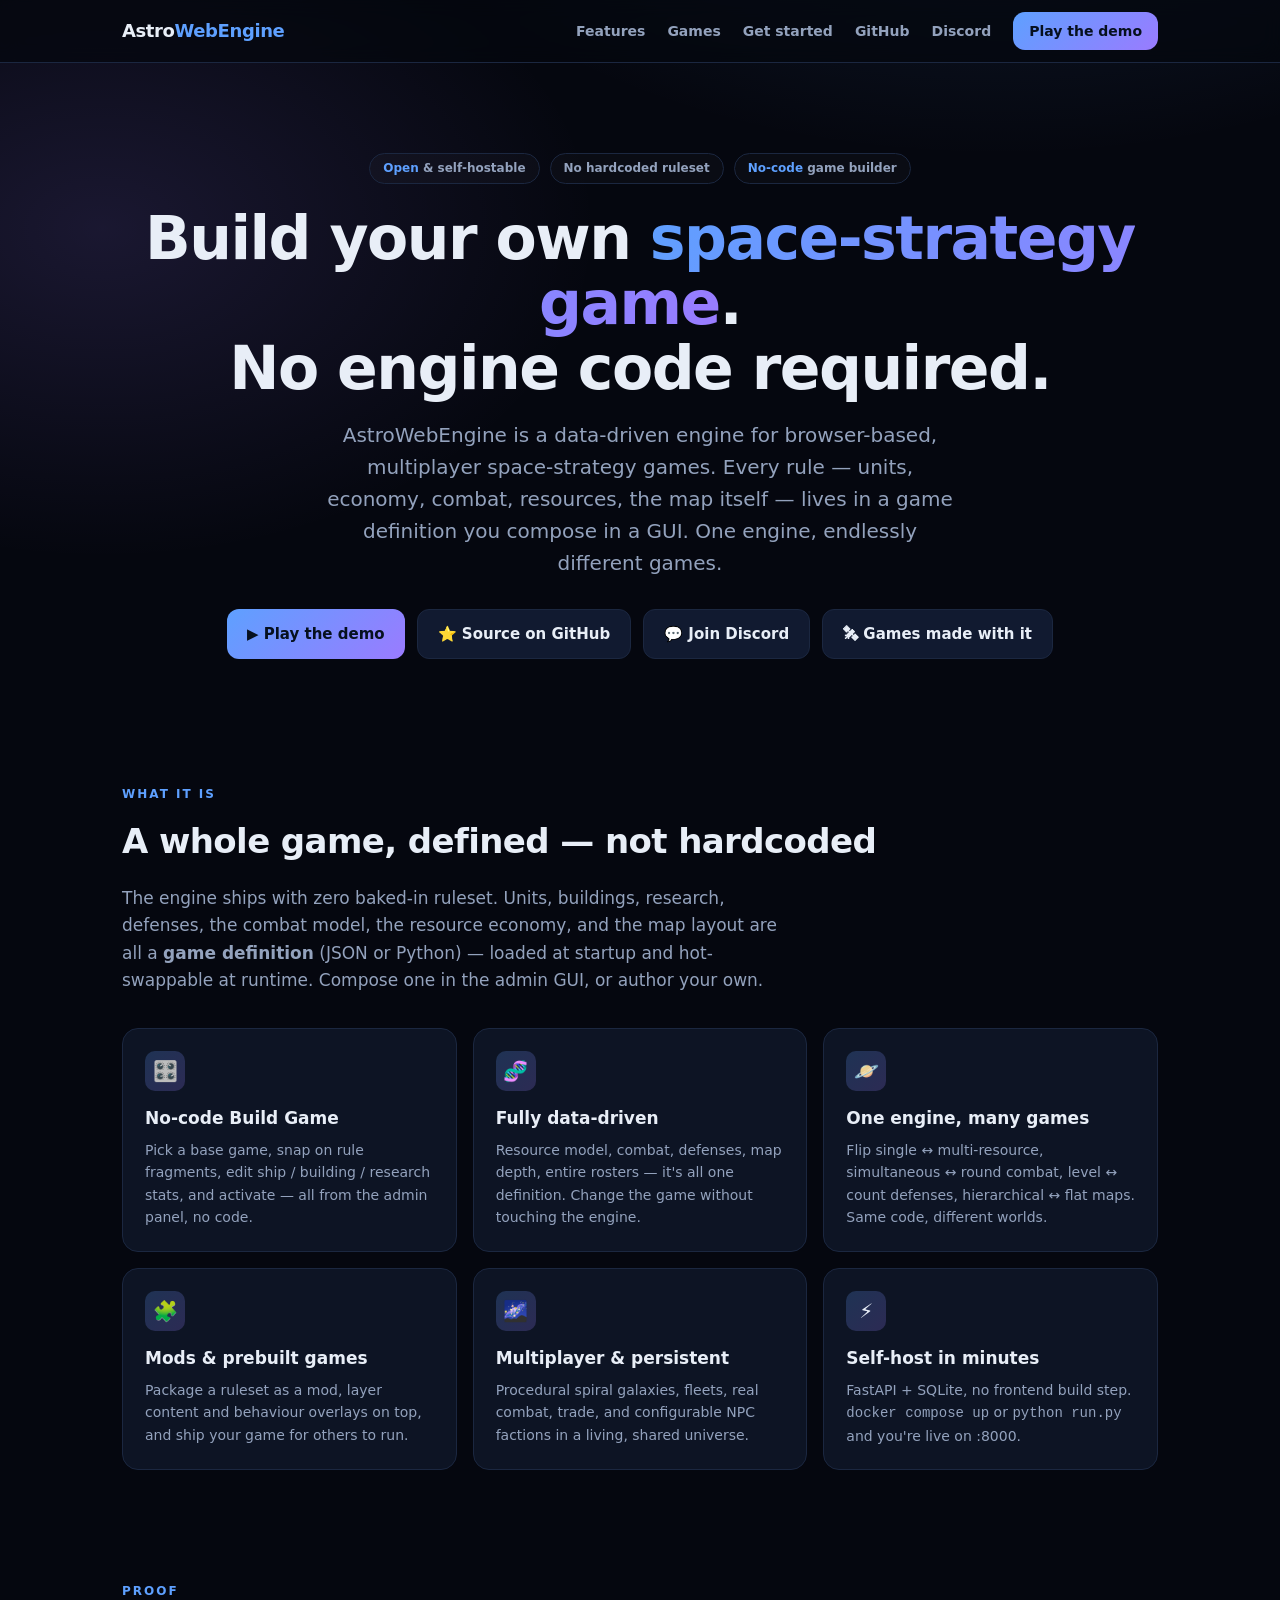
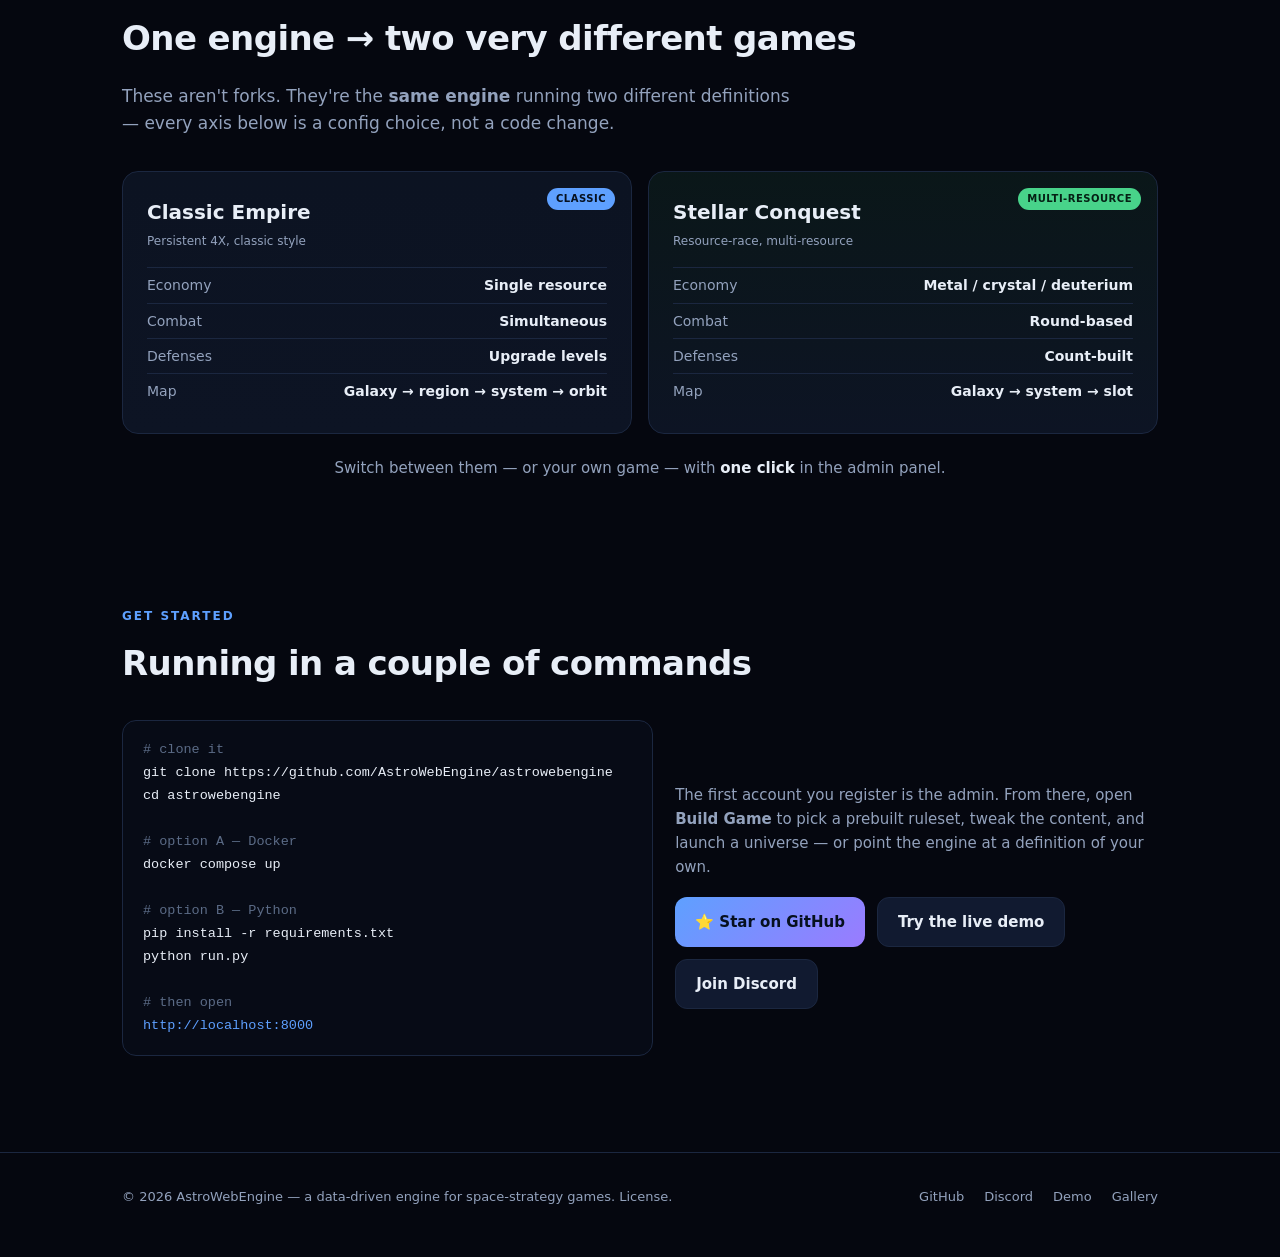
==== website/index.html @ 53c160b8 "AstroWebEngine — data-driven web engine for browser space-strategy games Data-driven, self-hostable " ====
<!DOCTYPE html>
<html lang="en">
<head>
<meta charset="utf-8" />
<meta name="viewport" content="width=device-width, initial-scale=1" />
<title>AstroWebEngine — an open engine for space-strategy games</title>
<meta name="description" content="A data-driven, self-hostable engine for browser-based, multiplayer space-strategy games. No hardcoded ruleset — build your own game from a definition, no code required." />
<style>
  :root{
    --bg:#05070f; --panel:#0d1424; --panel2:#111a30;
    --text:#e8eef7; --dim:#93a2bd; --accent:#5ea0ff; --accent2:#9a7bff;
    --green:#48d38a; --border:#1b2740; --radius:16px;
  }
  *{ box-sizing:border-box; }
  html{ scroll-behavior:smooth; }
  body{
    margin:0; color:var(--text); background:var(--bg);
    font-family: system-ui, -apple-system, "Segoe UI", Roboto, sans-serif; line-height:1.6;
    overflow-x:hidden;
    background-image:
      radial-gradient(1200px 700px at 78% -8%, rgba(94,160,255,.16), transparent 55%),
      radial-gradient(900px 600px at 8% 8%, rgba(154,123,255,.14), transparent 55%),
      radial-gradient(1000px 800px at 50% 120%, rgba(72,211,138,.08), transparent 55%);
  }
  a{ color:var(--accent); text-decoration:none; }
  .wrap{ max-width:1080px; margin:0 auto; padding:0 22px; }
  .btn{ display:inline-flex; align-items:center; gap:8px; font-weight:700; font-size:15px; padding:12px 20px; border-radius:12px; border:1px solid var(--border); color:var(--text); background:var(--panel2); transition:transform .12s, border-color .12s, background .12s; }
  .btn:hover{ transform:translateY(-2px); border-color:var(--accent); }
  .btn.primary{ background:linear-gradient(135deg, var(--accent), var(--accent2)); color:#06101f; border:none; }
  .btn.primary:hover{ filter:brightness(1.08); }

  /* nav */
  nav{ position:sticky; top:0; z-index:20; backdrop-filter:blur(10px); background:rgba(5,7,15,.72); border-bottom:1px solid var(--border); }
  nav .wrap{ display:flex; align-items:center; height:62px; gap:22px; }
  .logo{ font-weight:800; letter-spacing:-.4px; font-size:18px; }
  .logo span{ color:var(--accent); }
  nav .spacer{ flex:1; }
  nav .navlink{ color:var(--dim); font-size:14px; font-weight:600; }
  nav .navlink:hover{ color:var(--text); }
  @media(max-width:680px){ nav .navlink{ display:none; } }

  /* hero */
  header.hero{ text-align:center; padding:90px 0 70px; }
  .badges{ display:flex; gap:10px; justify-content:center; flex-wrap:wrap; margin-bottom:22px; }
  .pill{ font-size:12px; font-weight:600; color:var(--dim); border:1px solid var(--border); border-radius:30px; padding:5px 13px; background:rgba(255,255,255,.02); }
  .pill b{ color:var(--accent); font-weight:700; }
  h1{ font-size:clamp(34px,6vw,60px); line-height:1.08; letter-spacing:-1.5px; margin:0 0 18px; }
  h1 .grad{ background:linear-gradient(120deg,var(--accent),var(--accent2)); -webkit-background-clip:text; background-clip:text; color:transparent; }
  .sub{ font-size:clamp(16px,2.4vw,20px); color:var(--dim); max-width:640px; margin:0 auto 30px; }
  .cta{ display:flex; gap:12px; justify-content:center; flex-wrap:wrap; }

  section{ padding:56px 0; }
  .eyebrow{ text-transform:uppercase; letter-spacing:2px; font-size:12px; font-weight:700; color:var(--accent); margin-bottom:10px; }
  h2{ font-size:clamp(24px,4vw,34px); letter-spacing:-.6px; margin:0 0 14px; }
  .lead{ color:var(--dim); max-width:680px; font-size:17px; }

  .grid{ display:grid; grid-template-columns:repeat(auto-fit,minmax(280px,1fr)); gap:16px; margin-top:34px; }
  .feat{ background:var(--panel); border:1px solid var(--border); border-radius:var(--radius); padding:22px; }
  .feat .ic{ width:40px; height:40px; border-radius:10px; display:flex; align-items:center; justify-content:center; font-size:20px; background:linear-gradient(135deg, rgba(94,160,255,.22), rgba(154,123,255,.22)); margin-bottom:14px; }
  .feat h3{ margin:0 0 7px; font-size:17px; }
  .feat p{ margin:0; color:var(--dim); font-size:14px; }

  /* showcase */
  .clones{ display:grid; grid-template-columns:1fr 1fr; gap:16px; margin-top:34px; }
  @media(max-width:680px){ .clones{ grid-template-columns:1fr; } }
  .clone{ border:1px solid var(--border); border-radius:var(--radius); padding:24px; background:var(--panel); position:relative; overflow:hidden; }
  .clone.a{ background:linear-gradient(180deg, rgba(94,160,255,.08), var(--panel)); }
  .clone.b{ background:linear-gradient(180deg, rgba(72,211,138,.08), var(--panel)); }
  .clone h3{ margin:0 0 4px; font-size:20px; }
  .clone .kind{ font-size:12px; color:var(--dim); margin-bottom:16px; }
  .clone ul{ margin:0; padding:0; list-style:none; }
  .clone li{ padding:6px 0; border-top:1px solid var(--border); font-size:14px; color:var(--dim); display:flex; justify-content:space-between; gap:12px; }
  .clone li b{ color:var(--text); font-weight:600; }
  .clone .tag{ position:absolute; top:16px; right:16px; font-size:10px; font-weight:700; text-transform:uppercase; letter-spacing:.5px; padding:3px 9px; border-radius:20px; }
  .clone.a .tag{ background:var(--accent); color:#06101f; }
  .clone.b .tag{ background:var(--green); color:#052014; }
  .same{ text-align:center; margin-top:22px; color:var(--dim); font-size:15px; }
  .same b{ color:var(--text); }

  /* code */
  .startgrid{ display:grid; grid-template-columns:1.1fr 1fr; gap:22px; align-items:center; margin-top:30px; }
  @media(max-width:680px){ .startgrid{ grid-template-columns:1fr; } }
  pre{ background:#070b16; border:1px solid var(--border); border-radius:14px; padding:18px 20px; overflow:auto; font-size:13.5px; line-height:1.7; margin:0; }
  pre .c{ color:#5b6b86; }
  pre .k{ color:var(--accent); }

  footer{ border-top:1px solid var(--border); margin-top:40px; padding:34px 0 50px; color:var(--dim); font-size:13px; }
  footer .cols{ display:flex; flex-wrap:wrap; gap:26px; justify-content:space-between; align-items:center; }
  footer a{ color:var(--dim); } footer a:hover{ color:var(--text); }

  @media(max-width:680px){
    .wrap{ padding:0 16px; }
    nav .wrap{ min-height:56px; height:auto; gap:12px; }
    .logo{ flex:1; min-width:0; font-size:16px; }
    nav .btn.primary{ padding:8px 12px !important; font-size:13px !important; min-height:40px; border-radius:10px; }
    header.hero{ padding:48px 0 40px; text-align:left; }
    .badges{ justify-content:flex-start; flex-wrap:nowrap; overflow-x:auto; scrollbar-width:none; margin-bottom:18px; padding-bottom:2px; }
    .badges::-webkit-scrollbar{ display:none; }
    .pill{ flex:0 0 auto; }
    h1{ font-size:34px; letter-spacing:0; line-height:1.12; }
    h1 br{ display:none; }
    .sub{ font-size:16px; margin:0 0 24px; max-width:none; }
    .cta{ display:grid; grid-template-columns:1fr; gap:10px; width:100%; }
    .cta .btn{ justify-content:center; width:100%; min-height:44px; border-radius:10px; }
    section{ padding:38px 0; }
    h2{ font-size:26px; letter-spacing:0; }
    .lead{ font-size:15px; max-width:none; }
    .grid{ grid-template-columns:1fr; gap:12px; margin-top:22px; }
    .feat,.clone{ padding:18px; border-radius:12px; }
    .clone .tag{ position:static; display:inline-flex; margin-bottom:10px; }
    .clone li{ display:block; }
    .clone li b{ display:block; margin-top:2px; }
    .startgrid{ gap:16px; margin-top:20px; }
    pre{ max-width:100%; padding:14px; border-radius:10px; font-size:12px; line-height:1.55; }
    footer{ margin-top:20px; padding:26px 0 80px; }
    footer .cols{ align-items:flex-start; gap:16px; }
    footer .cols > div:last-child{ width:100%; display:flex !important; flex-wrap:wrap; gap:14px !important; }
  }

  @media(max-width:380px){
    .wrap{ padding:0 14px; }
    h1{ font-size:30px; }
    nav .btn.primary{ max-width:142px; }
  }
</style>
</head>
<body>
<nav><div class="wrap">
  <div class="logo">Astro<span>WebEngine</span></div>
  <div class="spacer"></div>
  <a class="navlink" href="#features">Features</a>
  <a class="navlink" href="#games">Games</a>
  <a class="navlink" href="#start">Get started</a>
  <a class="navlink" data-link="github" href="#">GitHub</a>
  <a class="navlink" data-link="discord" href="#">Discord</a>
  <a class="btn primary" data-link="demo" href="#" style="padding:8px 16px;font-size:14px;">Play the demo</a>
</div></nav>

<header class="hero"><div class="wrap">
  <div class="badges">
    <span class="pill"><b>Open</b> &amp; self-hostable</span>
    <span class="pill">No hardcoded ruleset</span>
    <span class="pill"><b>No-code</b> game builder</span>
  </div>
  <h1>Build your own <span class="grad">space-strategy game</span>.<br>No engine code required.</h1>
  <p class="sub">AstroWebEngine is a data-driven engine for browser-based, multiplayer space-strategy games. Every rule — units, economy, combat, resources, the map itself — lives in a game definition you compose in a GUI. One engine, endlessly different games.</p>
  <div class="cta">
    <a class="btn primary" data-link="demo" href="#">▶ Play the demo</a>
    <a class="btn" data-link="github" href="#">⭐ Source on GitHub</a>
    <a class="btn" data-link="discord" href="#">💬 Join Discord</a>
    <a class="btn" data-link="gallery" href="#">🛰 Games made with it</a>
  </div>
</div></header>

<section id="features"><div class="wrap">
  <div class="eyebrow">What it is</div>
  <h2>A whole game, defined — not hardcoded</h2>
  <p class="lead">The engine ships with zero baked-in ruleset. Units, buildings, research, defenses, the combat model, the resource economy, and the map layout are all a <b>game definition</b> (JSON or Python) — loaded at startup and hot-swappable at runtime. Compose one in the admin GUI, or author your own.</p>
  <div class="grid">
    <div class="feat"><div class="ic">🎛️</div><h3>No-code Build Game</h3><p>Pick a base game, snap on rule fragments, edit ship / building / research stats, and activate — all from the admin panel, no code.</p></div>
    <div class="feat"><div class="ic">🧬</div><h3>Fully data-driven</h3><p>Resource model, combat, defenses, map depth, entire rosters — it's all one definition. Change the game without touching the engine.</p></div>
    <div class="feat"><div class="ic">🪐</div><h3>One engine, many games</h3><p>Flip single ↔ multi-resource, simultaneous ↔ round combat, level ↔ count defenses, hierarchical ↔ flat maps. Same code, different worlds.</p></div>
    <div class="feat"><div class="ic">🧩</div><h3>Mods &amp; prebuilt games</h3><p>Package a ruleset as a mod, layer content and behaviour overlays on top, and ship your game for others to run.</p></div>
    <div class="feat"><div class="ic">🌌</div><h3>Multiplayer &amp; persistent</h3><p>Procedural spiral galaxies, fleets, real combat, trade, and configurable NPC factions in a living, shared universe.</p></div>
    <div class="feat"><div class="ic">⚡</div><h3>Self-host in minutes</h3><p>FastAPI + SQLite, no frontend build step. <code>docker compose up</code> or <code>python run.py</code> and you're live on :8000.</p></div>
  </div>
</div></section>

<section id="games"><div class="wrap">
  <div class="eyebrow">Proof</div>
  <h2>One engine → two very different games</h2>
  <p class="lead">These aren't forks. They're the <b>same engine</b> running two different definitions — every axis below is a config choice, not a code change.</p>
  <div class="clones">
    <div class="clone a"><span class="tag">Classic</span>
      <h3>Classic Empire</h3>
      <div class="kind">Persistent 4X, classic style</div>
      <ul>
        <li>Economy <b>Single resource</b></li>
        <li>Combat <b>Simultaneous</b></li>
        <li>Defenses <b>Upgrade levels</b></li>
        <li>Map <b>Galaxy → region → system → orbit</b></li>
      </ul>
    </div>
    <div class="clone b"><span class="tag">Multi-resource</span>
      <h3>Stellar Conquest</h3>
      <div class="kind">Resource-race, multi-resource</div>
      <ul>
        <li>Economy <b>Metal / crystal / deuterium</b></li>
        <li>Combat <b>Round-based</b></li>
        <li>Defenses <b>Count-built</b></li>
        <li>Map <b>Galaxy → system → slot</b></li>
      </ul>
    </div>
  </div>
  <p class="same">Switch between them — or your own game — with <b>one click</b> in the admin panel.</p>
</div></section>

<section id="start"><div class="wrap">
  <div class="eyebrow">Get started</div>
  <h2>Running in a couple of commands</h2>
  <div class="startgrid">
    <pre><span class="c"># clone it</span>
git clone https://github.com/AstroWebEngine/astrowebengine
cd astrowebengine

<span class="c"># option A — Docker</span>
docker compose up

<span class="c"># option B — Python</span>
pip install -r requirements.txt
python run.py

<span class="c"># then open</span>
<span class="k">http://localhost:8000</span></pre>
    <div>
      <p class="lead" style="font-size:15px;">The first account you register is the admin. From there, open <b>Build Game</b> to pick a prebuilt ruleset, tweak the content, and launch a universe — or point the engine at a definition of your own.</p>
      <div class="cta" style="justify-content:flex-start;margin-top:18px;">
        <a class="btn primary" data-link="github" href="#">⭐ Star on GitHub</a>
        <a class="btn" data-link="demo" href="#">Try the live demo</a>
        <a class="btn" data-link="discord" href="#">Join Discord</a>
      </div>
    </div>
  </div>
</div></section>

<footer><div class="wrap"><div class="cols">
  <div>© 2026 AstroWebEngine — a data-driven engine for space-strategy games. <a data-link="license" href="#">License</a>.</div>
  <div style="display:flex;gap:20px;">
    <a data-link="github" href="#">GitHub</a>
    <a data-link="discord" href="#">Discord</a>
    <a data-link="demo" href="#">Demo</a>
    <a data-link="gallery" href="#">Gallery</a>
  </div>
</div></div></footer>

<script>
  // ── Single source of truth for outbound links. Repoint as domains come up. ──
  const LINKS = {
    github:  'https://github.com/AstroWebEngine/astrowebengine',
    discord: 'https://discord.gg/DeuWTuwCkz',
    demo:    'https://play.astrowebengine.com',
    gallery: 'https://play.astrowebengine.com/gallery',                // (gallery served by the demo VM; can move to outerringlabs.com later)
    license: 'https://github.com/AstroWebEngine/astrowebengine/blob/main/LICENSE',
  };
  document.querySelectorAll('[data-link]').forEach(el => {
    const k = el.getAttribute('data-link');
    if (LINKS[k]) { el.href = LINKS[k]; if (k !== 'license') { el.target = '_blank'; el.rel = 'noopener'; } }
  });
</script>
</body>
</html>
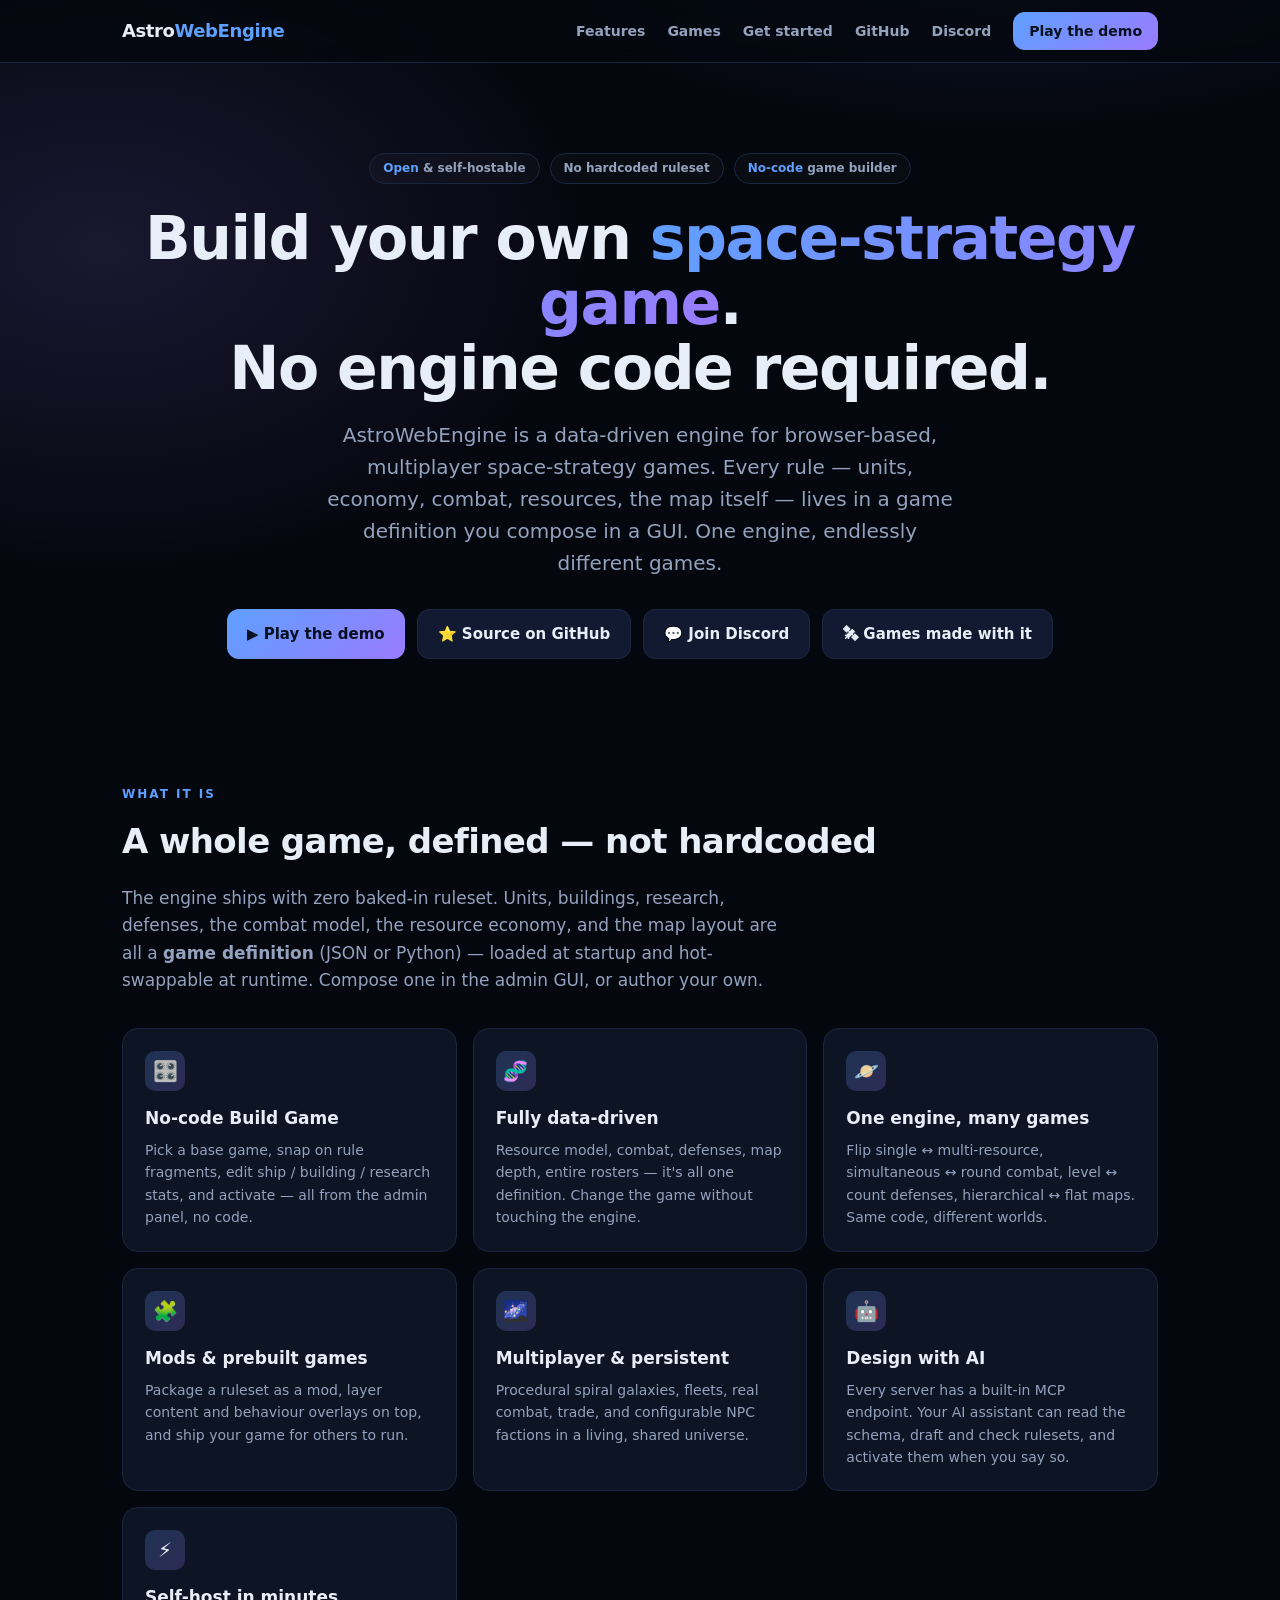
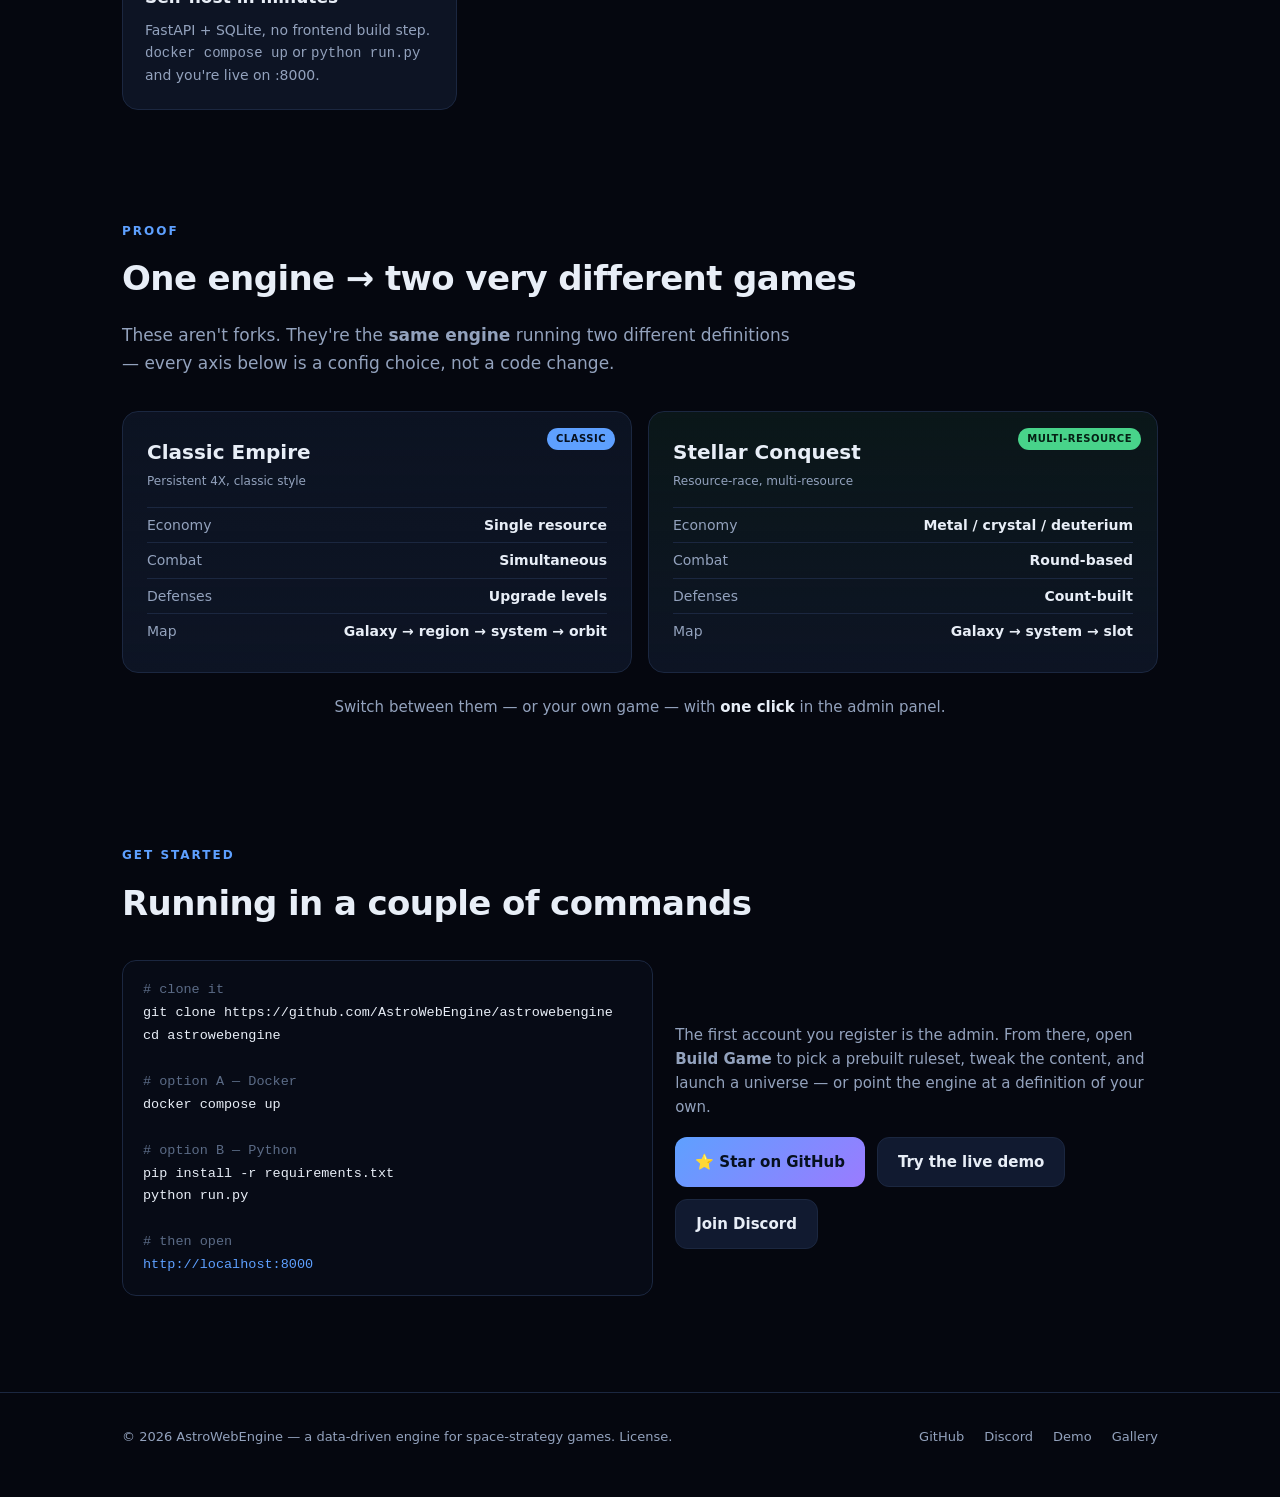
==== commit 30eeb8b8: "AI assistant endpoint (/mcp), game-designer skill, schema reference — 0.98.0" ====
--- a/website/index.html
+++ b/website/index.html
@@ -162,6 +162,7 @@
     <div class="feat"><div class="ic">🪐</div><h3>One engine, many games</h3><p>Flip single ↔ multi-resource, simultaneous ↔ round combat, level ↔ count defenses, hierarchical ↔ flat maps. Same code, different worlds.</p></div>
     <div class="feat"><div class="ic">🧩</div><h3>Mods &amp; prebuilt games</h3><p>Package a ruleset as a mod, layer content and behaviour overlays on top, and ship your game for others to run.</p></div>
     <div class="feat"><div class="ic">🌌</div><h3>Multiplayer &amp; persistent</h3><p>Procedural spiral galaxies, fleets, real combat, trade, and configurable NPC factions in a living, shared universe.</p></div>
+    <div class="feat"><div class="ic">🤖</div><h3>Design with AI</h3><p>Every server has a built-in MCP endpoint. Your AI assistant can read the schema, draft and check rulesets, and activate them when you say so.</p></div>
     <div class="feat"><div class="ic">⚡</div><h3>Self-host in minutes</h3><p>FastAPI + SQLite, no frontend build step. <code>docker compose up</code> or <code>python run.py</code> and you're live on :8000.</p></div>
   </div>
 </div></section>
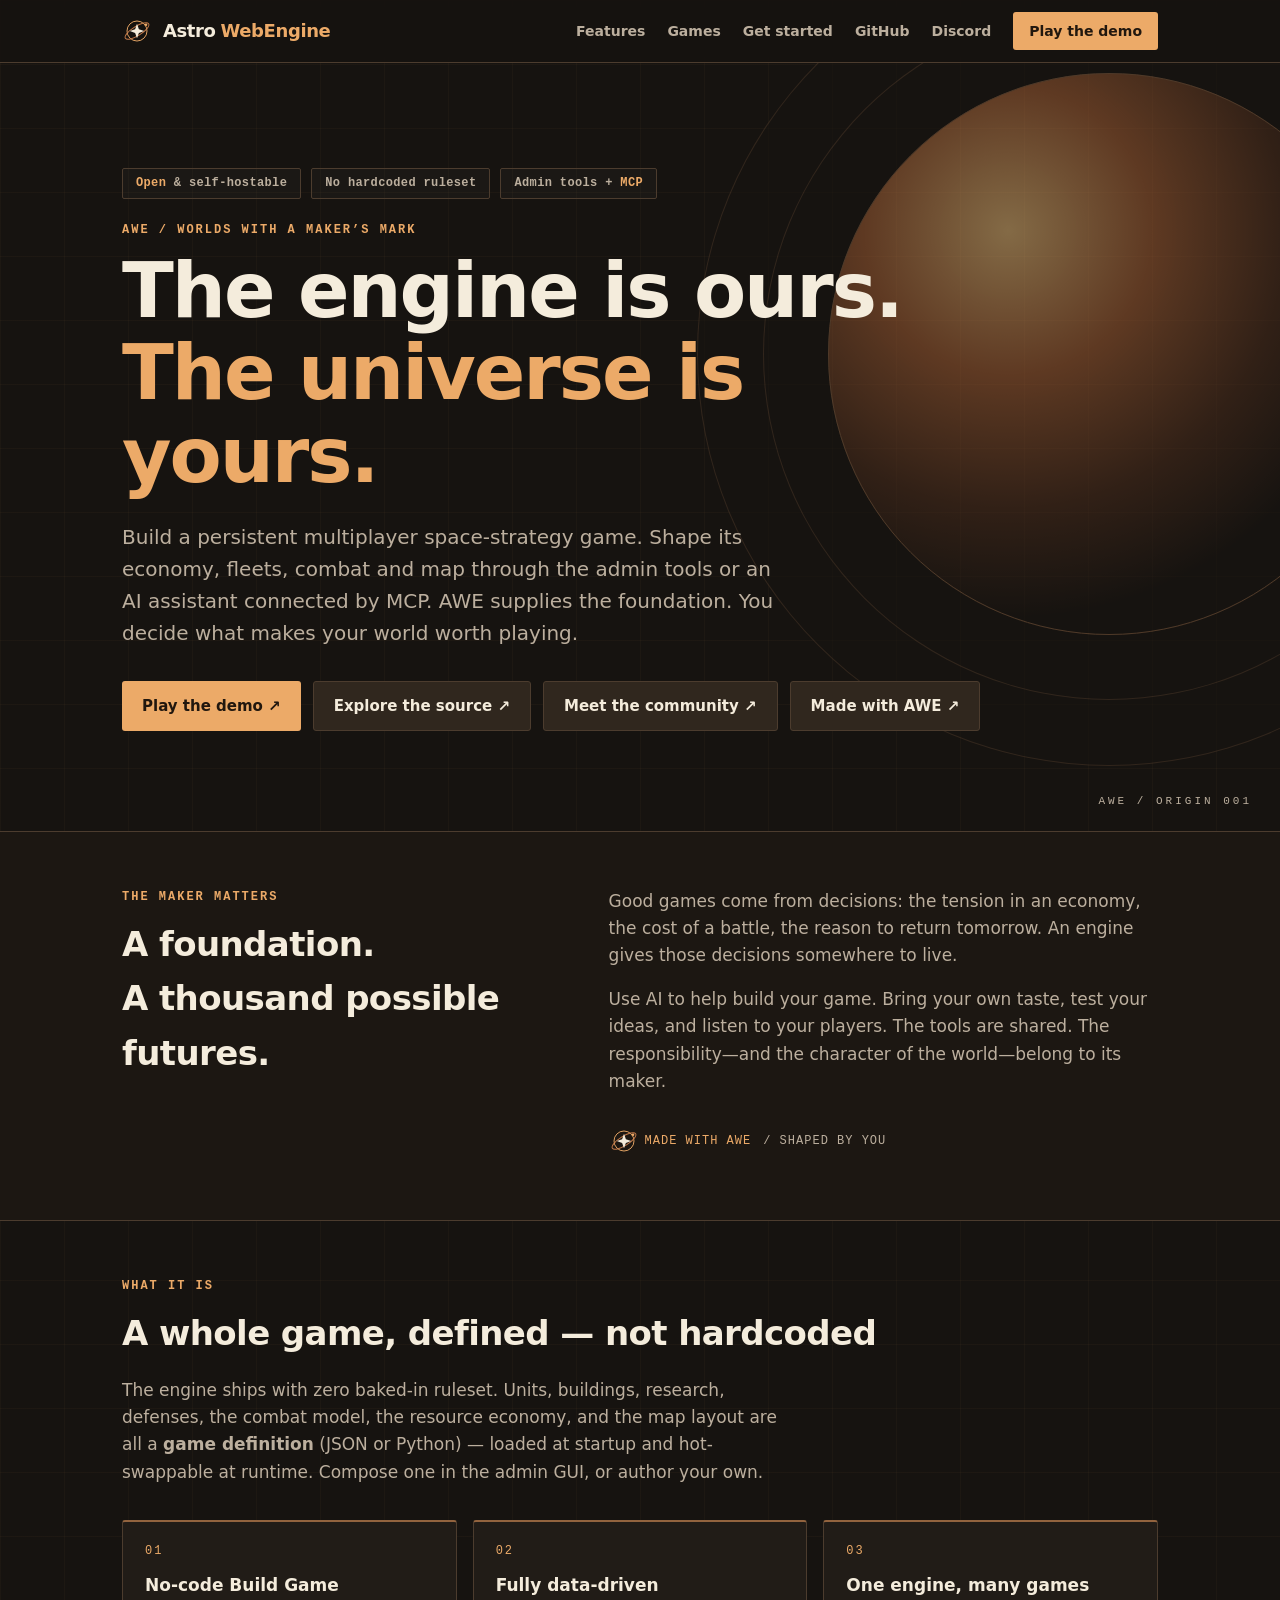
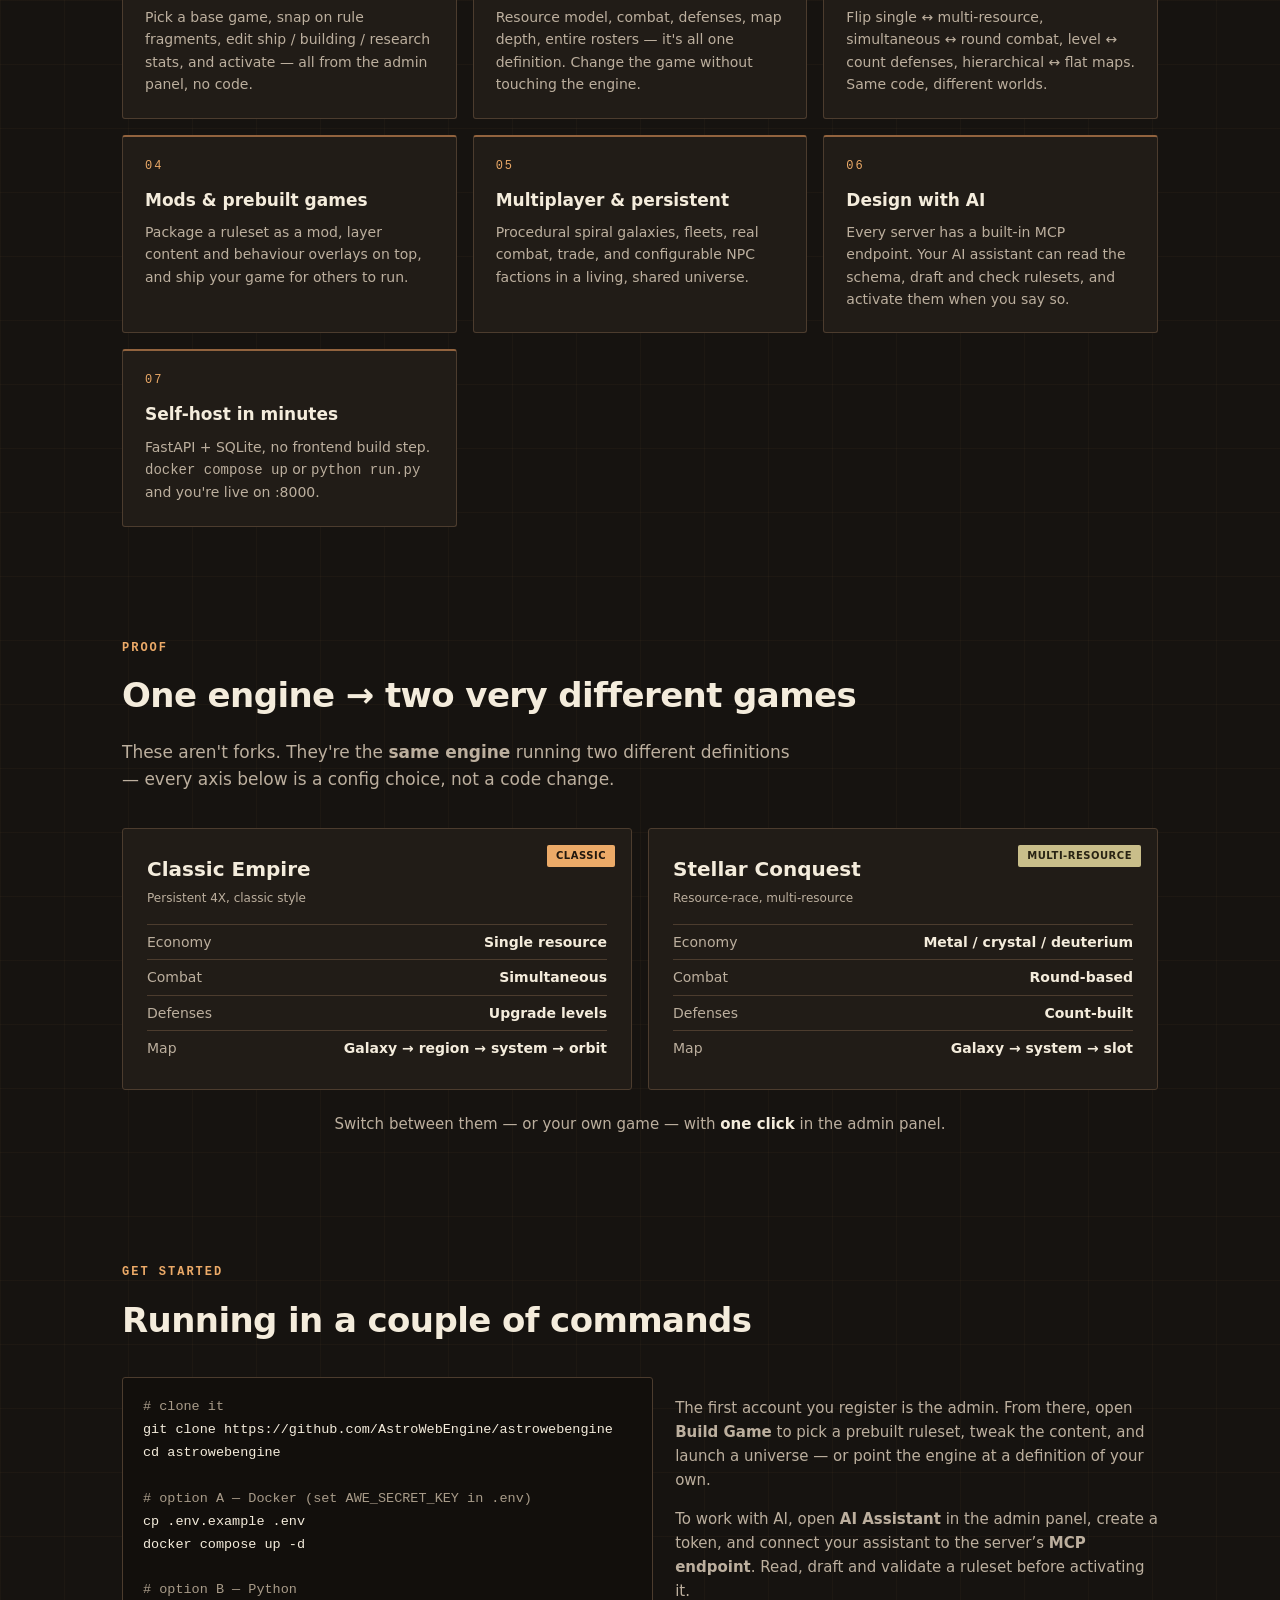
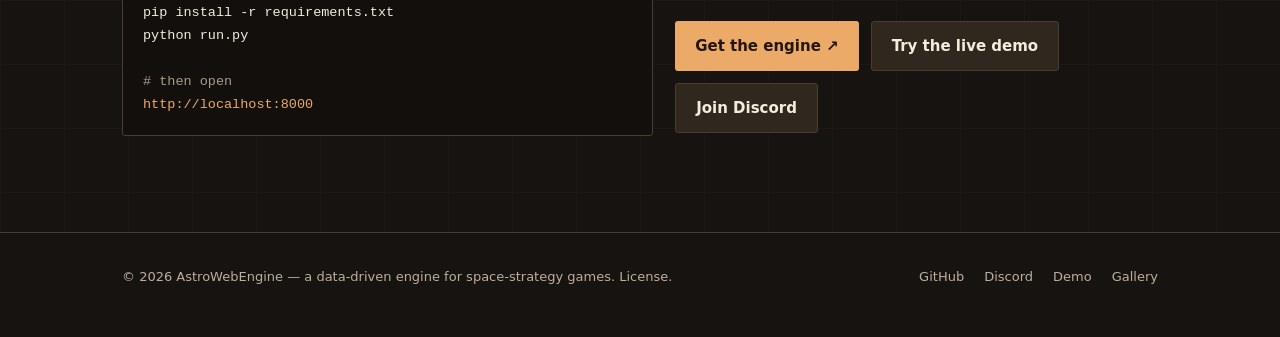
==== commit 1ab6b7ee: "AstroWebEngine 0.99.0: AWE look, planet art and art pipeline, mod preview, durable data folder, mult" ====
--- a/website/index.html
+++ b/website/index.html
@@ -3,7 +3,9 @@
 <head>
 <meta charset="utf-8" />
 <meta name="viewport" content="width=device-width, initial-scale=1" />
-<title>AstroWebEngine — an open engine for space-strategy games</title>
+<title>AstroWebEngine — Worlds with a maker’s mark</title>
+<link rel="stylesheet" href="brand/tokens.css">
+<link rel="icon" type="image/svg+xml" href="brand/awe-favicon.svg">
 <meta name="description" content="A data-driven, self-hostable engine for browser-based, multiplayer space-strategy games. No hardcoded ruleset — build your own game from a definition, no code required." />
 <style>
   :root{
@@ -122,11 +124,49 @@
     h1{ font-size:30px; }
     nav .btn.primary{ max-width:142px; }
   }
+
+  /* AWE identity: observatory charts, orbital geometry, a visible maker's mark. */
+  :root { --bg:var(--awe-bg); --panel:var(--awe-panel); --panel2:var(--awe-panel-raised); --text:var(--awe-text); --dim:var(--awe-text-muted); --accent:var(--awe-accent); --accent2:var(--awe-copper); --border:var(--awe-border); --radius:3px; }
+  body { background-image:linear-gradient(rgba(236,170,104,.035) 1px,transparent 1px),linear-gradient(90deg,rgba(236,170,104,.035) 1px,transparent 1px); background-size:64px 64px; }
+  body { font-family:var(--awe-font-main); }
+  .eyebrow,.pill,.signature,pre { font-family:var(--awe-font-mono); }
+  a:focus-visible { outline:2px solid var(--accent); outline-offset:5px; }
+  nav { background:rgba(22,19,16,.96); }
+  .logo { display:flex; align-items:center; gap:5px; color:var(--text); }
+  .maker-mark { display:inline-flex; flex-shrink:0; align-items:center; justify-content:center; width:30px; height:30px; margin-right:6px; }
+  .btn, nav .btn.primary { border-radius:3px !important; }
+  .btn.primary { background:var(--accent); color:#21170e; }
+  .pill { border-radius:2px; font-family:Consolas,monospace; letter-spacing:.03em; }
+  header.hero { text-align:left; padding:105px 0 100px; position:relative; isolation:isolate; overflow:hidden; border-bottom:1px solid var(--border); }
+  header.hero::before { content:""; position:absolute; z-index:-1; width:560px; height:560px; right:-110px; top:10px; border:1px solid #896142; border-radius:50%; box-shadow:0 0 0 64px #161310,0 0 0 65px #4c3828,0 0 0 130px #161310,0 0 0 131px #4c3828; background:radial-gradient(circle at 32% 28%,#f1c17c 0%,#a66035 26%,#4d2e1d 50%,#161310 70%); opacity:.5; }
+  header.hero::after { content:"AWE / ORIGIN 001"; position:absolute; right:28px; bottom:24px; font:11px Consolas,monospace; letter-spacing:3px; color:var(--dim); }
+  .badges,.cta { justify-content:flex-start; }
+  h1 { max-width:850px; font-size:clamp(40px,6.6vw,76px); letter-spacing:-2px; }
+  h1 .grad { background:none; color:var(--accent); }
+  .sub { max-width:660px; margin:24px 0 32px; }
+  .manifesto { background:#1c1712; border-bottom:1px solid var(--border); }
+  .manifesto-grid { display:grid; grid-template-columns:1fr 1.3fr; gap:64px; }
+  .manifesto .lead:first-child { margin-top:0; }
+  .signature { display:inline-flex; align-items:center; margin-top:14px; font:12px Consolas,monospace; letter-spacing:1px; color:var(--accent); }
+  .signature > span:last-child { color:var(--dim); margin-left:12px; }
+  .feat { border-radius:3px; border-top:2px solid #92633e; }
+  .feat .ic { background:none; border-radius:0; width:auto; height:auto; justify-content:flex-start; color:var(--accent); font:12px Consolas,monospace; letter-spacing:2px; }
+  .clone,.clone.a,.clone.b { background:var(--panel); border-radius:3px; }
+  .clone .tag { border-radius:2px; }
+  .clone.a .tag { color:#21170e; }
+  .clone.b .tag { background:#c9be8a; color:#282313; }
+  pre { background:#120f0c; }
+  pre .c { color:#a89b89; }
+  pre { border-radius:3px; }
+  footer { background:var(--bg); }
+  @media(max-width:680px) { header.hero { padding:58px 0 70px; } header.hero::before { right:-350px; opacity:.24; } h1 { font-size:42px; letter-spacing:-1px; } h1 br { display:block; } .manifesto-grid { grid-template-columns:1fr; gap:20px; } .signature { flex-wrap:wrap; line-height:2; } .signature > span:last-child { margin-left:0; } }
+  @media(prefers-reduced-motion:reduce) { html { scroll-behavior:auto; } .btn { transition:none; } }
+
 </style>
 </head>
 <body>
 <nav><div class="wrap">
-  <div class="logo">Astro<span>WebEngine</span></div>
+  <a class="logo" href="#" aria-label="AstroWebEngine home"><img class="maker-mark" src="brand/awe-mark.svg" alt="" width="30" height="30"> Astro<span>WebEngine</span></a>
   <div class="spacer"></div>
   <a class="navlink" href="#features">Features</a>
   <a class="navlink" href="#games">Games</a>
@@ -140,30 +180,34 @@
   <div class="badges">
     <span class="pill"><b>Open</b> &amp; self-hostable</span>
     <span class="pill">No hardcoded ruleset</span>
-    <span class="pill"><b>No-code</b> game builder</span>
-  </div>
-  <h1>Build your own <span class="grad">space-strategy game</span>.<br>No engine code required.</h1>
-  <p class="sub">AstroWebEngine is a data-driven engine for browser-based, multiplayer space-strategy games. Every rule — units, economy, combat, resources, the map itself — lives in a game definition you compose in a GUI. One engine, endlessly different games.</p>
+    <span class="pill">Admin tools + <b>MCP</b></span>
+  </div>
+  <div class="eyebrow">AWE / Worlds with a maker’s mark</div><h1>The engine is ours.<br><span class="grad">The universe is yours.</span></h1>
+  <p class="sub">Build a persistent multiplayer space-strategy game. Shape its economy, fleets, combat and map through the admin tools or an AI assistant connected by MCP. AWE supplies the foundation. You decide what makes your world worth playing.</p>
   <div class="cta">
-    <a class="btn primary" data-link="demo" href="#">▶ Play the demo</a>
-    <a class="btn" data-link="github" href="#">⭐ Source on GitHub</a>
-    <a class="btn" data-link="discord" href="#">💬 Join Discord</a>
-    <a class="btn" data-link="gallery" href="#">🛰 Games made with it</a>
+    <a class="btn primary" data-link="demo" href="#">Play the demo ↗</a>
+    <a class="btn" data-link="github" href="#">Explore the source ↗</a>
+    <a class="btn" data-link="discord" href="#">Meet the community ↗</a>
+    <a class="btn" data-link="gallery" href="#">Made with AWE ↗</a>
   </div>
 </div></header>
 
+<section class="manifesto"><div class="wrap manifesto-grid">
+  <div><div class="eyebrow">The maker matters</div><h2>A foundation.<br>A thousand possible futures.</h2></div>
+  <div><p class="lead">Good games come from decisions: the tension in an economy, the cost of a battle, the reason to return tomorrow. An engine gives those decisions somewhere to live.</p><p class="lead">Use AI to help build your game. Bring your own taste, test your ideas, and listen to your players. The tools are shared. The responsibility—and the character of the world—belong to its maker.</p><span class="signature"><img class="maker-mark" src="brand/awe-mark.svg" alt="" width="30" height="30"> MADE WITH AWE <span>/ SHAPED BY YOU</span></span></div>
+</div></section>
 <section id="features"><div class="wrap">
   <div class="eyebrow">What it is</div>
   <h2>A whole game, defined — not hardcoded</h2>
   <p class="lead">The engine ships with zero baked-in ruleset. Units, buildings, research, defenses, the combat model, the resource economy, and the map layout are all a <b>game definition</b> (JSON or Python) — loaded at startup and hot-swappable at runtime. Compose one in the admin GUI, or author your own.</p>
   <div class="grid">
-    <div class="feat"><div class="ic">🎛️</div><h3>No-code Build Game</h3><p>Pick a base game, snap on rule fragments, edit ship / building / research stats, and activate — all from the admin panel, no code.</p></div>
-    <div class="feat"><div class="ic">🧬</div><h3>Fully data-driven</h3><p>Resource model, combat, defenses, map depth, entire rosters — it's all one definition. Change the game without touching the engine.</p></div>
-    <div class="feat"><div class="ic">🪐</div><h3>One engine, many games</h3><p>Flip single ↔ multi-resource, simultaneous ↔ round combat, level ↔ count defenses, hierarchical ↔ flat maps. Same code, different worlds.</p></div>
-    <div class="feat"><div class="ic">🧩</div><h3>Mods &amp; prebuilt games</h3><p>Package a ruleset as a mod, layer content and behaviour overlays on top, and ship your game for others to run.</p></div>
-    <div class="feat"><div class="ic">🌌</div><h3>Multiplayer &amp; persistent</h3><p>Procedural spiral galaxies, fleets, real combat, trade, and configurable NPC factions in a living, shared universe.</p></div>
-    <div class="feat"><div class="ic">🤖</div><h3>Design with AI</h3><p>Every server has a built-in MCP endpoint. Your AI assistant can read the schema, draft and check rulesets, and activate them when you say so.</p></div>
-    <div class="feat"><div class="ic">⚡</div><h3>Self-host in minutes</h3><p>FastAPI + SQLite, no frontend build step. <code>docker compose up</code> or <code>python run.py</code> and you're live on :8000.</p></div>
+    <div class="feat"><div class="ic" aria-hidden="true">01</div><h3>No-code Build Game</h3><p>Pick a base game, snap on rule fragments, edit ship / building / research stats, and activate — all from the admin panel, no code.</p></div>
+    <div class="feat"><div class="ic" aria-hidden="true">02</div><h3>Fully data-driven</h3><p>Resource model, combat, defenses, map depth, entire rosters — it's all one definition. Change the game without touching the engine.</p></div>
+    <div class="feat"><div class="ic" aria-hidden="true">03</div><h3>One engine, many games</h3><p>Flip single ↔ multi-resource, simultaneous ↔ round combat, level ↔ count defenses, hierarchical ↔ flat maps. Same code, different worlds.</p></div>
+    <div class="feat"><div class="ic" aria-hidden="true">04</div><h3>Mods &amp; prebuilt games</h3><p>Package a ruleset as a mod, layer content and behaviour overlays on top, and ship your game for others to run.</p></div>
+    <div class="feat"><div class="ic" aria-hidden="true">05</div><h3>Multiplayer &amp; persistent</h3><p>Procedural spiral galaxies, fleets, real combat, trade, and configurable NPC factions in a living, shared universe.</p></div>
+    <div class="feat"><div class="ic" aria-hidden="true">06</div><h3>Design with AI</h3><p>Every server has a built-in MCP endpoint. Your AI assistant can read the schema, draft and check rulesets, and activate them when you say so.</p></div>
+    <div class="feat"><div class="ic" aria-hidden="true">07</div><h3>Self-host in minutes</h3><p>FastAPI + SQLite, no frontend build step. <code>docker compose up</code> or <code>python run.py</code> and you're live on :8000.</p></div>
   </div>
 </div></section>
 
@@ -204,8 +248,9 @@
 git clone https://github.com/AstroWebEngine/astrowebengine
 cd astrowebengine
 
-<span class="c"># option A — Docker</span>
-docker compose up
+<span class="c"># option A — Docker (set AWE_SECRET_KEY in .env)</span>
+cp .env.example .env
+docker compose up -d
 
 <span class="c"># option B — Python</span>
 pip install -r requirements.txt
@@ -214,9 +259,9 @@
 <span class="c"># then open</span>
 <span class="k">http://localhost:8000</span></pre>
     <div>
-      <p class="lead" style="font-size:15px;">The first account you register is the admin. From there, open <b>Build Game</b> to pick a prebuilt ruleset, tweak the content, and launch a universe — or point the engine at a definition of your own.</p>
+      <p class="lead" style="font-size:15px;">The first account you register is the admin. From there, open <b>Build Game</b> to pick a prebuilt ruleset, tweak the content, and launch a universe — or point the engine at a definition of your own.</p><p class="lead" style="font-size:15px;">To work with AI, open <b>AI Assistant</b> in the admin panel, create a token, and connect your assistant to the server’s <b>MCP endpoint</b>. Read, draft and validate a ruleset before activating it.</p>
       <div class="cta" style="justify-content:flex-start;margin-top:18px;">
-        <a class="btn primary" data-link="github" href="#">⭐ Star on GitHub</a>
+        <a class="btn primary" data-link="github" href="#">Get the engine ↗</a>
         <a class="btn" data-link="demo" href="#">Try the live demo</a>
         <a class="btn" data-link="discord" href="#">Join Discord</a>
       </div>
--- a/website/brand/tokens.css
+++ b/website/brand/tokens.css
@@ -0,0 +1,16 @@
+/* AstroWebEngine brand tokens — the canonical source.
+   Shared by the game (static/style_awe.css) and the website. Change a value
+   here and both follow. Names are agreed with the website side; add, don't rename. */
+:root {
+  --awe-bg:           #161310;
+  --awe-panel:        #211c17;
+  --awe-panel-raised: #30271e;
+  --awe-text:         #f4ecdc;
+  --awe-text-muted:   #bcaf9e;
+  --awe-accent:       #ecaa68;
+  --awe-border:       #4c3c2e;
+  --awe-copper:       #c47b4b;   /* secondary accent: hairlines, rules */
+
+  --awe-font-main: "Segoe UI", system-ui, sans-serif;
+  --awe-font-mono: Consolas, "Liberation Mono", monospace;
+}
